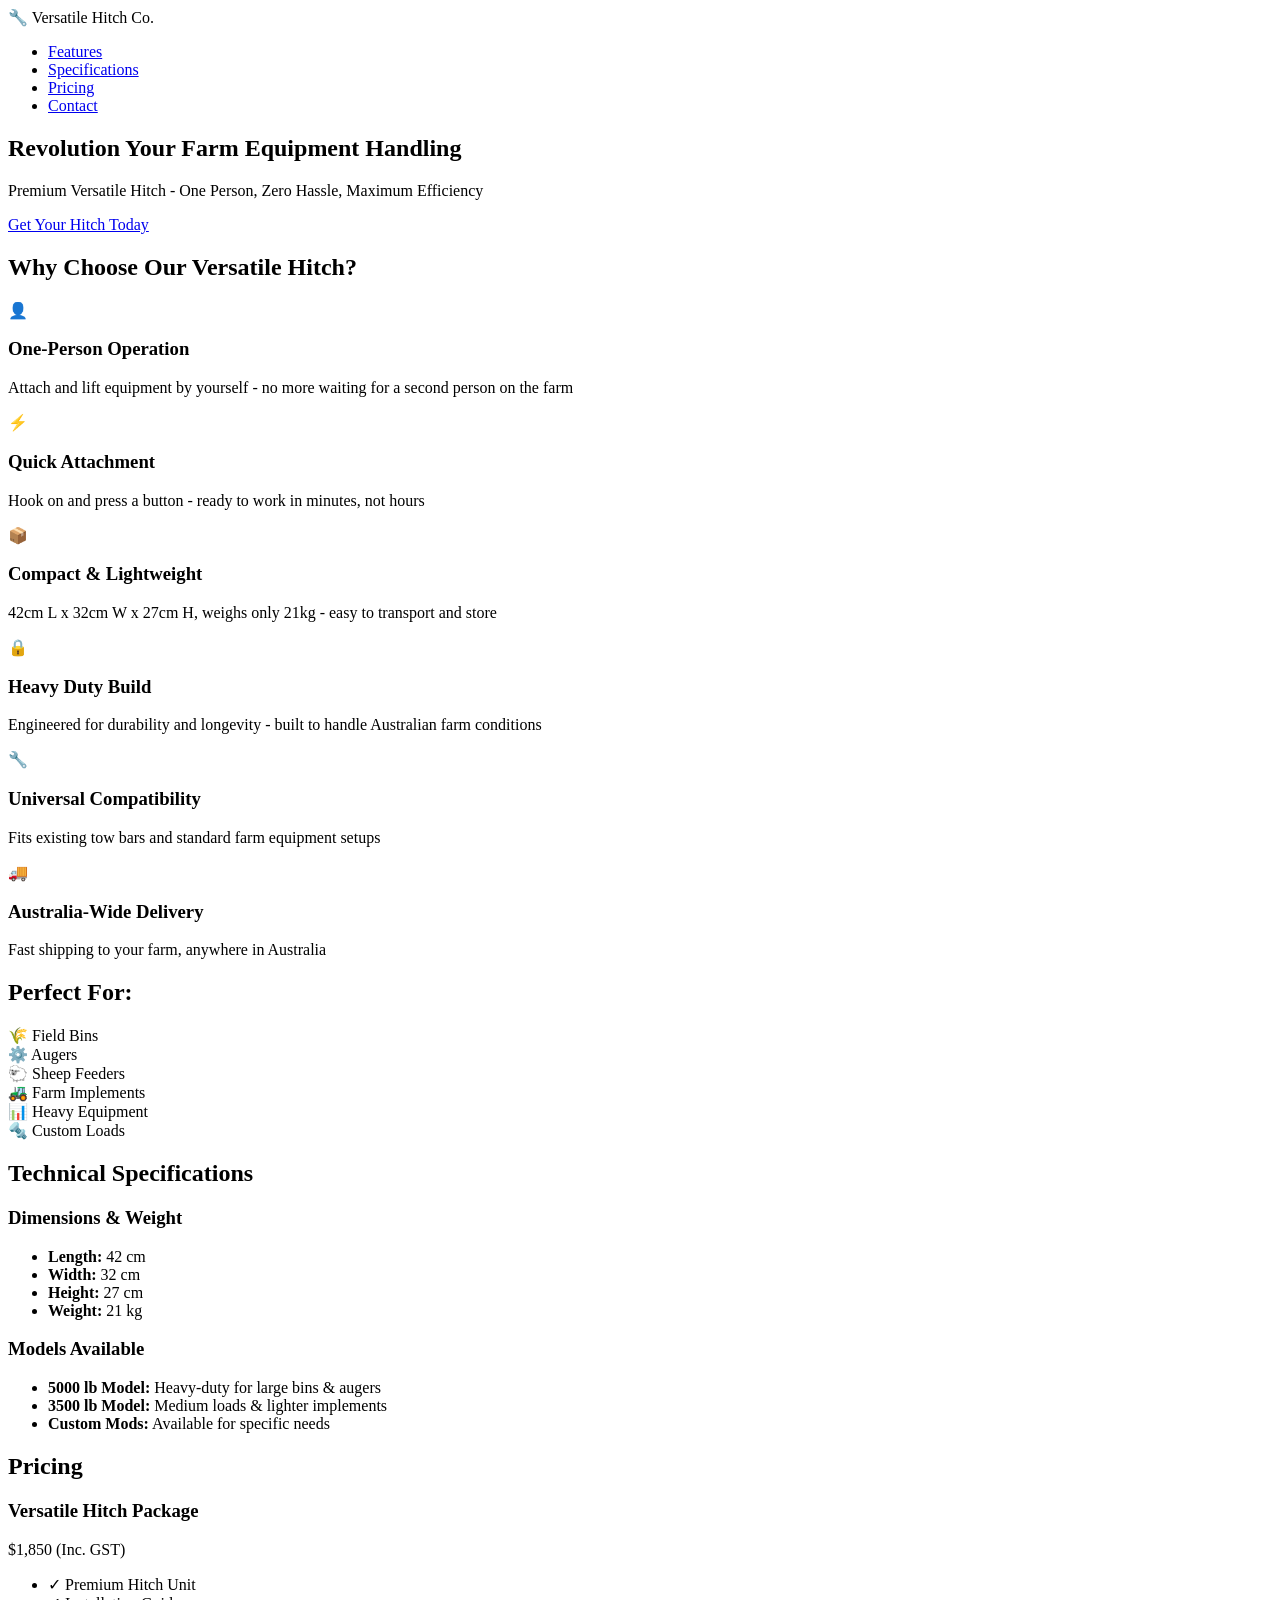
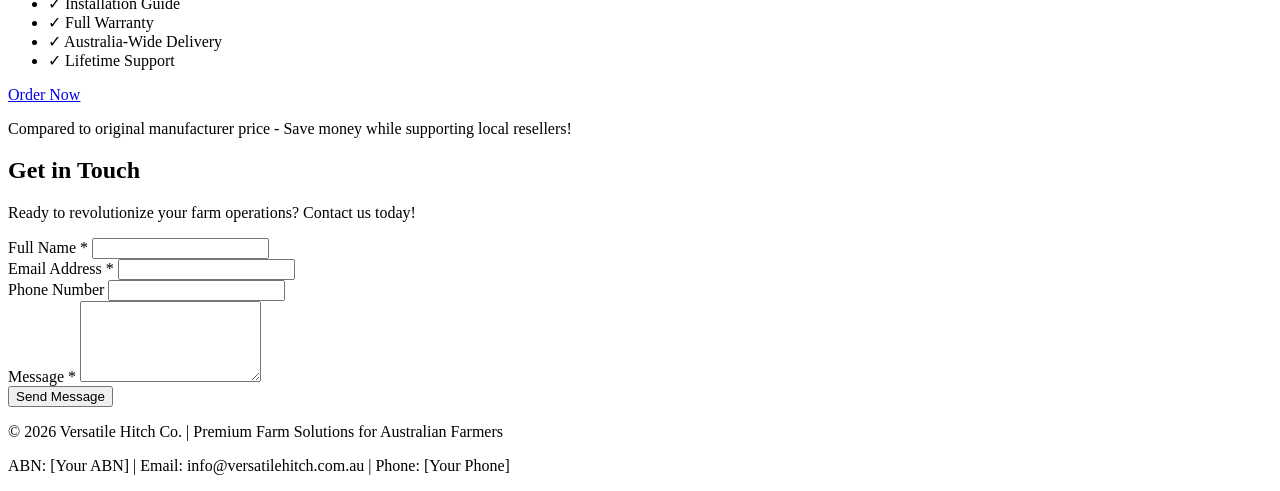
==== index.html @ 064483b0 "Add main website homepage" ====
<!DOCTYPE html>
<html lang="en">
<head>
    <meta charset="UTF-8">
    <meta name="viewport" content="width=device-width, initial-scale=1.0">
    <meta name="description" content="Premium Versatile Hitches for Australian Farmers - Easy One-Person Operation">
    <meta name="keywords" content="hitch, farm equipment, versatile hitch, easy hitch, Australia">
    <title>Versatile Hitch Solutions | Premium Farm Equipment</title>
    <link rel="stylesheet" href="styles.css">
</head>
<body>
    <!-- Navigation -->
    <nav class="navbar">
        <div class="container">
            <div class="logo">🔧 Versatile Hitch Co.</div>
            <ul class="nav-links">
                <li><a href="#features">Features</a></li>
                <li><a href="#specs">Specifications</a></li>
                <li><a href="#pricing">Pricing</a></li>
                <li><a href="#contact">Contact</a></li>
            </ul>
        </div>
    </nav>

    <!-- Hero Section -->
    <section class="hero">
        <div class="hero-content">
            <h1>Revolution Your Farm Equipment Handling</h1>
            <p>Premium Versatile Hitch - One Person, Zero Hassle, Maximum Efficiency</p>
            <a href="#contact" class="cta-button">Get Your Hitch Today</a>
        </div>
    </section>

    <!-- Features Section -->
    <section id="features" class="features">
        <div class="container">
            <h2>Why Choose Our Versatile Hitch?</h2>
            <div class="features-grid">
                <div class="feature-card">
                    <div class="feature-icon">👤</div>
                    <h3>One-Person Operation</h3>
                    <p>Attach and lift equipment by yourself - no more waiting for a second person on the farm</p>
                </div>
                <div class="feature-card">
                    <div class="feature-icon">⚡</div>
                    <h3>Quick Attachment</h3>
                    <p>Hook on and press a button - ready to work in minutes, not hours</p>
                </div>
                <div class="feature-card">
                    <div class="feature-icon">📦</div>
                    <h3>Compact & Lightweight</h3>
                    <p>42cm L x 32cm W x 27cm H, weighs only 21kg - easy to transport and store</p>
                </div>
                <div class="feature-card">
                    <div class="feature-icon">🔒</div>
                    <h3>Heavy Duty Build</h3>
                    <p>Engineered for durability and longevity - built to handle Australian farm conditions</p>
                </div>
                <div class="feature-card">
                    <div class="feature-icon">🔧</div>
                    <h3>Universal Compatibility</h3>
                    <p>Fits existing tow bars and standard farm equipment setups</p>
                </div>
                <div class="feature-card">
                    <div class="feature-icon">🚚</div>
                    <h3>Australia-Wide Delivery</h3>
                    <p>Fast shipping to your farm, anywhere in Australia</p>
                </div>
            </div>
        </div>
    </section>

    <!-- Applications Section -->
    <section class="applications">
        <div class="container">
            <h2>Perfect For:</h2>
            <div class="apps-grid">
                <div class="app-item">🌾 Field Bins</div>
                <div class="app-item">⚙️ Augers</div>
                <div class="app-item">🐑 Sheep Feeders</div>
                <div class="app-item">🚜 Farm Implements</div>
                <div class="app-item">📊 Heavy Equipment</div>
                <div class="app-item">🔩 Custom Loads</div>
            </div>
        </div>
    </section>

    <!-- Specifications Section -->
    <section id="specs" class="specifications">
        <div class="container">
            <h2>Technical Specifications</h2>
            <div class="specs-content">
                <div class="specs-column">
                    <h3>Dimensions & Weight</h3>
                    <ul>
                        <li><strong>Length:</strong> 42 cm</li>
                        <li><strong>Width:</strong> 32 cm</li>
                        <li><strong>Height:</strong> 27 cm</li>
                        <li><strong>Weight:</strong> 21 kg</li>
                    </ul>
                </div>
                <div class="specs-column">
                    <h3>Models Available</h3>
                    <ul>
                        <li><strong>5000 lb Model:</strong> Heavy-duty for large bins & augers</li>
                        <li><strong>3500 lb Model:</strong> Medium loads & lighter implements</li>
                        <li><strong>Custom Mods:</strong> Available for specific needs</li>
                    </ul>
                </div>
            </div>
        </div>
    </section>

    <!-- Pricing Section -->
    <section id="pricing" class="pricing">
        <div class="container">
            <h2>Pricing</h2>
            <div class="pricing-card">
                <h3>Versatile Hitch Package</h3>
                <div class="price-display">
                    <span class="price">$1,850</span>
                    <span class="inc-gst">(Inc. GST)</span>
                </div>
                <ul class="price-features">
                    <li>✓ Premium Hitch Unit</li>
                    <li>✓ Installation Guide</li>
                    <li>✓ Full Warranty</li>
                    <li>✓ Australia-Wide Delivery</li>
                    <li>✓ Lifetime Support</li>
                </ul>
                <a href="#contact" class="order-button">Order Now</a>
                <p class="savings">Compared to original manufacturer price - Save money while supporting local resellers!</p>
            </div>
        </div>
    </section>

    <!-- Contact Section -->
    <section id="contact" class="contact">
        <div class="container">
            <h2>Get in Touch</h2>
            <p>Ready to revolutionize your farm operations? Contact us today!</p>
            <form class="contact-form" id="contactForm">
                <div class="form-group">
                    <label for="name">Full Name *</label>
                    <input type="text" id="name" name="name" required>
                </div>
                <div class="form-group">
                    <label for="email">Email Address *</label>
                    <input type="email" id="email" name="email" required>
                </div>
                <div class="form-group">
                    <label for="phone">Phone Number</label>
                    <input type="tel" id="phone" name="phone">
                </div>
                <div class="form-group">
                    <label for="message">Message *</label>
                    <textarea id="message" name="message" rows="5" required></textarea>
                </div>
                <button type="submit" class="submit-button">Send Message</button>
            </form>
        </div>
    </section>

    <!-- Footer -->
    <footer class="footer">
        <div class="container">
            <p>&copy; 2026 Versatile Hitch Co. | Premium Farm Solutions for Australian Farmers</p>
            <p>ABN: [Your ABN] | Email: info@versatilehitch.com.au | Phone: [Your Phone]</p>
        </div>
    </footer>

    <script src="script.js"></script>
</body>
</html>
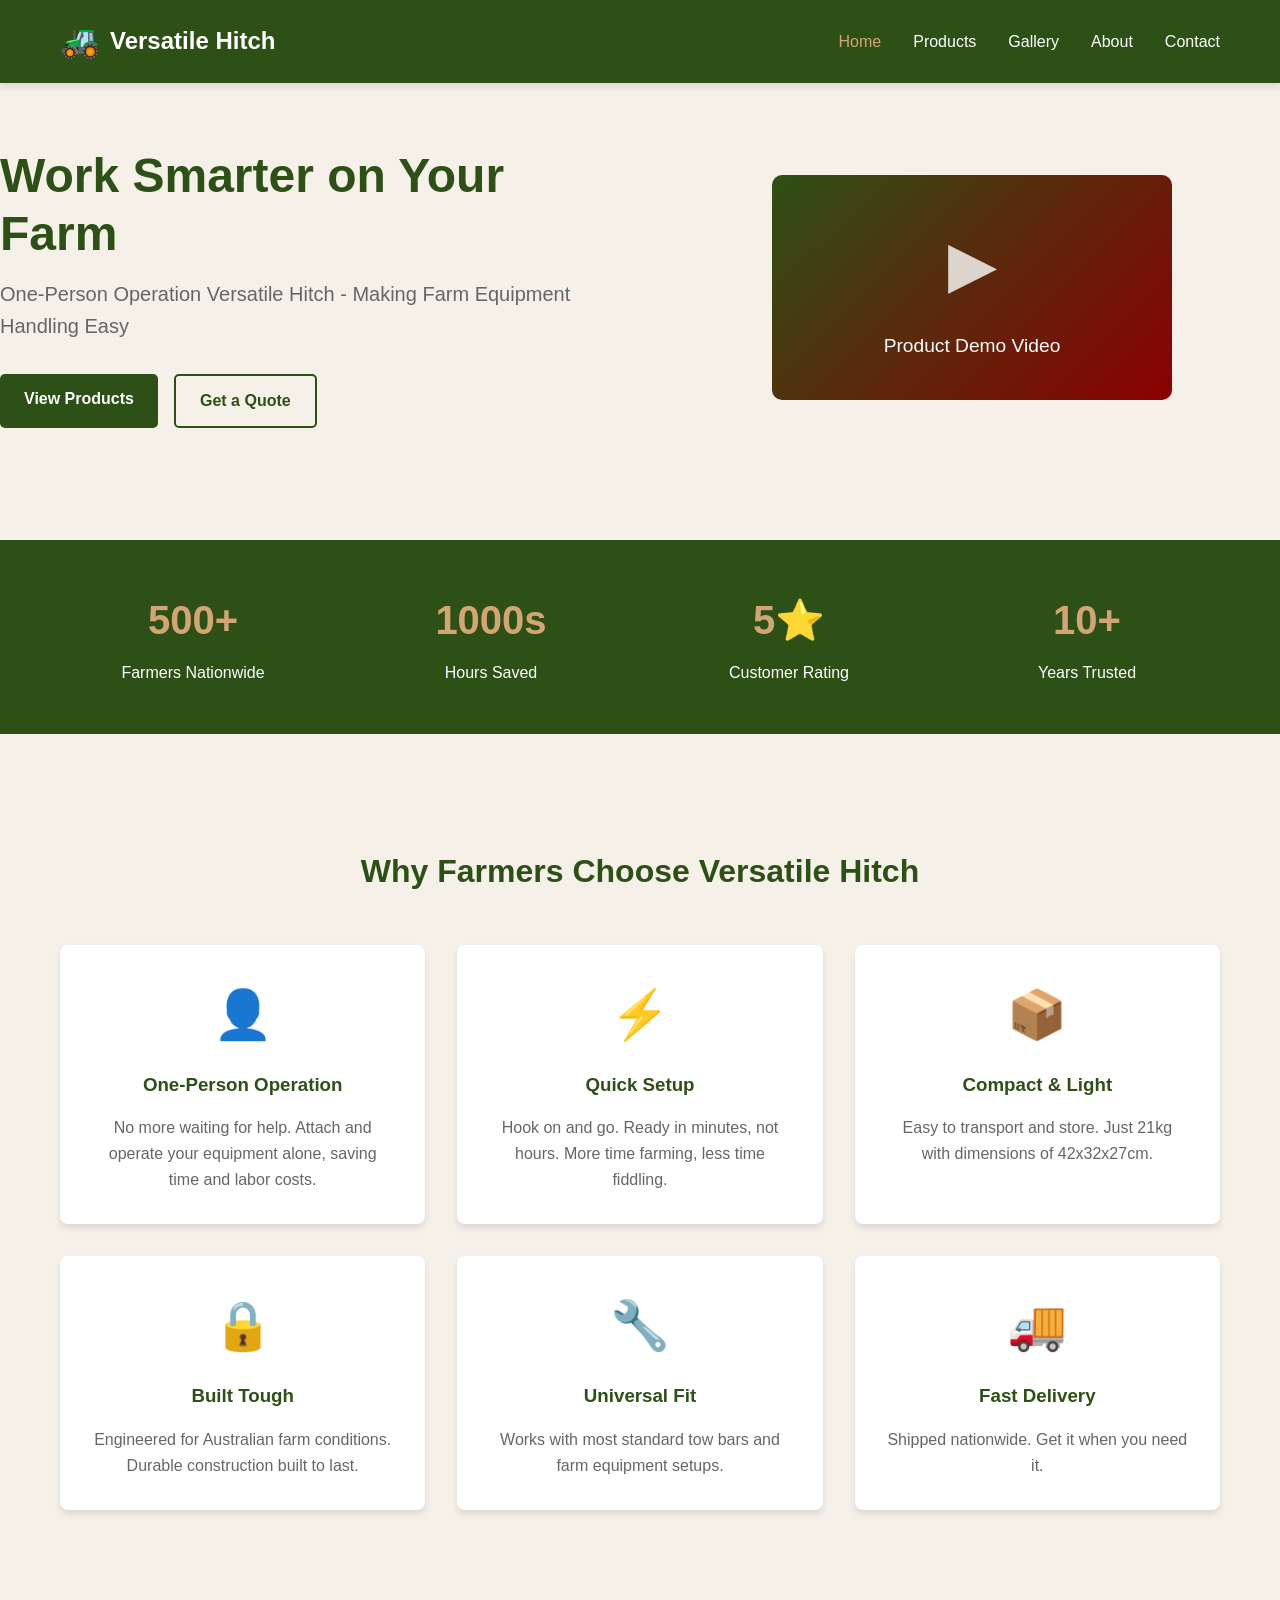
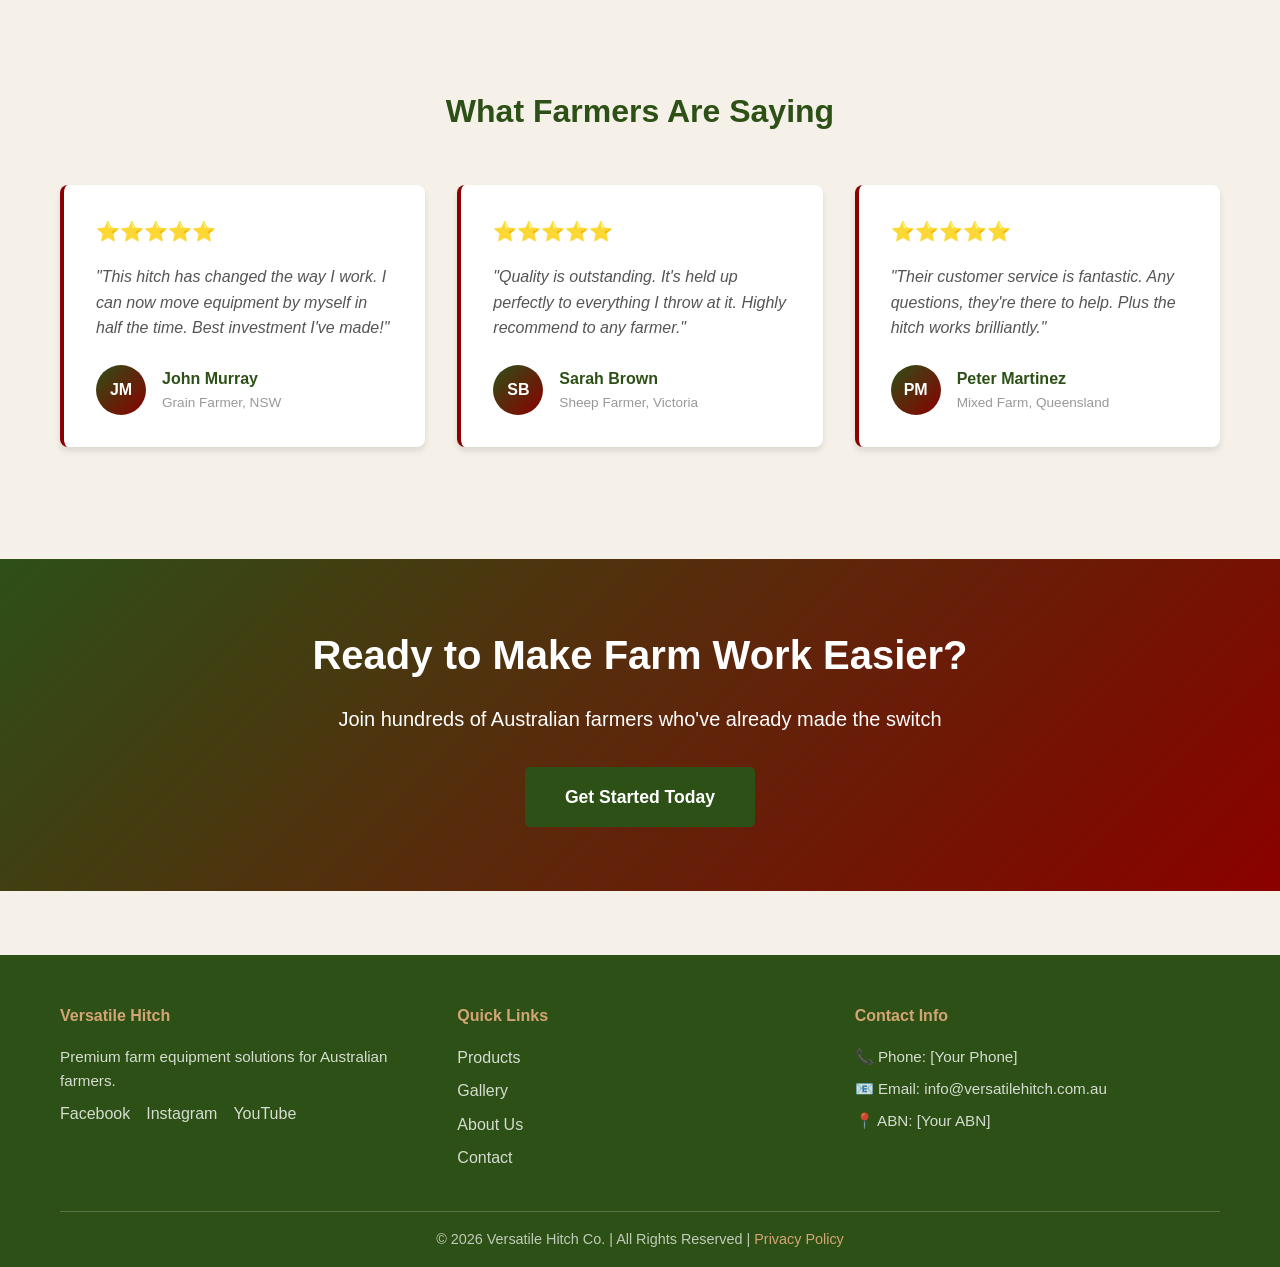
==== commit 6279c85e: "Create comprehensive multi-page farmer-friendly website with placeholders" ====
--- a/index.html
+++ b/index.html
@@ -3,8 +3,8 @@
 <head>
     <meta charset="UTF-8">
     <meta name="viewport" content="width=device-width, initial-scale=1.0">
-    <meta name="description" content="Premium Versatile Hitches for Australian Farmers - Easy One-Person Operation">
-    <meta name="keywords" content="hitch, farm equipment, versatile hitch, easy hitch, Australia">
+    <meta name="description" content="Versatile Hitch Solutions - Premium Farm Equipment for Australian Farmers">
+    <meta name="keywords" content="hitch, farm equipment, versatile hitch, easy hitch, Australia, farming">
     <title>Versatile Hitch Solutions | Premium Farm Equipment</title>
     <link rel="stylesheet" href="styles.css">
 </head>
@@ -12,163 +12,190 @@
     <!-- Navigation -->
     <nav class="navbar">
         <div class="container">
-            <div class="logo">🔧 Versatile Hitch Co.</div>
+            <div class="logo">
+                <span class="logo-icon">🚜</span>
+                <span class="logo-text">Versatile Hitch</span>
+            </div>
             <ul class="nav-links">
-                <li><a href="#features">Features</a></li>
-                <li><a href="#specs">Specifications</a></li>
-                <li><a href="#pricing">Pricing</a></li>
-                <li><a href="#contact">Contact</a></li>
+                <li><a href="index.html" class="active">Home</a></li>
+                <li><a href="products.html">Products</a></li>
+                <li><a href="gallery.html">Gallery</a></li>
+                <li><a href="about.html">About</a></li>
+                <li><a href="contact.html">Contact</a></li>
             </ul>
+            <div class="hamburger">
+                <span></span>
+                <span></span>
+                <span></span>
+            </div>
         </div>
     </nav>
 
     <!-- Hero Section -->
     <section class="hero">
         <div class="hero-content">
-            <h1>Revolution Your Farm Equipment Handling</h1>
-            <p>Premium Versatile Hitch - One Person, Zero Hassle, Maximum Efficiency</p>
-            <a href="#contact" class="cta-button">Get Your Hitch Today</a>
-        </div>
-    </section>
-
-    <!-- Features Section -->
-    <section id="features" class="features">
-        <div class="container">
-            <h2>Why Choose Our Versatile Hitch?</h2>
+            <h1>Work Smarter on Your Farm</h1>
+            <p>One-Person Operation Versatile Hitch - Making Farm Equipment Handling Easy</p>
+            <div class="hero-buttons">
+                <a href="products.html" class="btn btn-primary">View Products</a>
+                <a href="contact.html" class="btn btn-secondary">Get a Quote</a>
+            </div>
+        </div>
+        <div class="hero-video">
+            <div class="video-placeholder">
+                <div class="play-button">▶</div>
+                <p>Product Demo Video</p>
+            </div>
+        </div>
+    </section>
+
+    <!-- Quick Stats -->
+    <section class="stats">
+        <div class="container">
+            <div class="stat-card">
+                <h3>500+</h3>
+                <p>Farmers Nationwide</p>
+            </div>
+            <div class="stat-card">
+                <h3>1000s</h3>
+                <p>Hours Saved</p>
+            </div>
+            <div class="stat-card">
+                <h3>5⭐</h3>
+                <p>Customer Rating</p>
+            </div>
+            <div class="stat-card">
+                <h3>10+</h3>
+                <p>Years Trusted</p>
+            </div>
+        </div>
+    </section>
+
+    <!-- Features Overview -->
+    <section class="features-overview">
+        <div class="container">
+            <h2>Why Farmers Choose Versatile Hitch</h2>
             <div class="features-grid">
                 <div class="feature-card">
                     <div class="feature-icon">👤</div>
                     <h3>One-Person Operation</h3>
-                    <p>Attach and lift equipment by yourself - no more waiting for a second person on the farm</p>
+                    <p>No more waiting for help. Attach and operate your equipment alone, saving time and labor costs.</p>
                 </div>
                 <div class="feature-card">
                     <div class="feature-icon">⚡</div>
-                    <h3>Quick Attachment</h3>
-                    <p>Hook on and press a button - ready to work in minutes, not hours</p>
+                    <h3>Quick Setup</h3>
+                    <p>Hook on and go. Ready in minutes, not hours. More time farming, less time fiddling.</p>
                 </div>
                 <div class="feature-card">
                     <div class="feature-icon">📦</div>
-                    <h3>Compact & Lightweight</h3>
-                    <p>42cm L x 32cm W x 27cm H, weighs only 21kg - easy to transport and store</p>
+                    <h3>Compact & Light</h3>
+                    <p>Easy to transport and store. Just 21kg with dimensions of 42x32x27cm.</p>
                 </div>
                 <div class="feature-card">
                     <div class="feature-icon">🔒</div>
-                    <h3>Heavy Duty Build</h3>
-                    <p>Engineered for durability and longevity - built to handle Australian farm conditions</p>
+                    <h3>Built Tough</h3>
+                    <p>Engineered for Australian farm conditions. Durable construction built to last.</p>
                 </div>
                 <div class="feature-card">
                     <div class="feature-icon">🔧</div>
-                    <h3>Universal Compatibility</h3>
-                    <p>Fits existing tow bars and standard farm equipment setups</p>
+                    <h3>Universal Fit</h3>
+                    <p>Works with most standard tow bars and farm equipment setups.</p>
                 </div>
                 <div class="feature-card">
                     <div class="feature-icon">🚚</div>
-                    <h3>Australia-Wide Delivery</h3>
-                    <p>Fast shipping to your farm, anywhere in Australia</p>
-                </div>
-            </div>
-        </div>
-    </section>
-
-    <!-- Applications Section -->
-    <section class="applications">
-        <div class="container">
-            <h2>Perfect For:</h2>
-            <div class="apps-grid">
-                <div class="app-item">🌾 Field Bins</div>
-                <div class="app-item">⚙️ Augers</div>
-                <div class="app-item">🐑 Sheep Feeders</div>
-                <div class="app-item">🚜 Farm Implements</div>
-                <div class="app-item">📊 Heavy Equipment</div>
-                <div class="app-item">🔩 Custom Loads</div>
-            </div>
-        </div>
-    </section>
-
-    <!-- Specifications Section -->
-    <section id="specs" class="specifications">
-        <div class="container">
-            <h2>Technical Specifications</h2>
-            <div class="specs-content">
-                <div class="specs-column">
-                    <h3>Dimensions & Weight</h3>
-                    <ul>
-                        <li><strong>Length:</strong> 42 cm</li>
-                        <li><strong>Width:</strong> 32 cm</li>
-                        <li><strong>Height:</strong> 27 cm</li>
-                        <li><strong>Weight:</strong> 21 kg</li>
-                    </ul>
-                </div>
-                <div class="specs-column">
-                    <h3>Models Available</h3>
-                    <ul>
-                        <li><strong>5000 lb Model:</strong> Heavy-duty for large bins & augers</li>
-                        <li><strong>3500 lb Model:</strong> Medium loads & lighter implements</li>
-                        <li><strong>Custom Mods:</strong> Available for specific needs</li>
-                    </ul>
-                </div>
-            </div>
-        </div>
-    </section>
-
-    <!-- Pricing Section -->
-    <section id="pricing" class="pricing">
-        <div class="container">
-            <h2>Pricing</h2>
-            <div class="pricing-card">
-                <h3>Versatile Hitch Package</h3>
-                <div class="price-display">
-                    <span class="price">$1,850</span>
-                    <span class="inc-gst">(Inc. GST)</span>
-                </div>
-                <ul class="price-features">
-                    <li>✓ Premium Hitch Unit</li>
-                    <li>✓ Installation Guide</li>
-                    <li>✓ Full Warranty</li>
-                    <li>✓ Australia-Wide Delivery</li>
-                    <li>✓ Lifetime Support</li>
-                </ul>
-                <a href="#contact" class="order-button">Order Now</a>
-                <p class="savings">Compared to original manufacturer price - Save money while supporting local resellers!</p>
-            </div>
-        </div>
-    </section>
-
-    <!-- Contact Section -->
-    <section id="contact" class="contact">
-        <div class="container">
-            <h2>Get in Touch</h2>
-            <p>Ready to revolutionize your farm operations? Contact us today!</p>
-            <form class="contact-form" id="contactForm">
-                <div class="form-group">
-                    <label for="name">Full Name *</label>
-                    <input type="text" id="name" name="name" required>
-                </div>
-                <div class="form-group">
-                    <label for="email">Email Address *</label>
-                    <input type="email" id="email" name="email" required>
-                </div>
-                <div class="form-group">
-                    <label for="phone">Phone Number</label>
-                    <input type="tel" id="phone" name="phone">
-                </div>
-                <div class="form-group">
-                    <label for="message">Message *</label>
-                    <textarea id="message" name="message" rows="5" required></textarea>
-                </div>
-                <button type="submit" class="submit-button">Send Message</button>
-            </form>
+                    <h3>Fast Delivery</h3>
+                    <p>Shipped nationwide. Get it when you need it.</p>
+                </div>
+            </div>
+        </div>
+    </section>
+
+    <!-- Testimonials -->
+    <section class="testimonials">
+        <div class="container">
+            <h2>What Farmers Are Saying</h2>
+            <div class="testimonials-grid">
+                <div class="testimonial-card">
+                    <div class="stars">⭐⭐⭐⭐⭐</div>
+                    <p>"This hitch has changed the way I work. I can now move equipment by myself in half the time. Best investment I've made!"</p>
+                    <div class="testimonial-author">
+                        <div class="author-avatar">JM</div>
+                        <div>
+                            <h4>John Murray</h4>
+                            <p>Grain Farmer, NSW</p>
+                        </div>
+                    </div>
+                </div>
+                <div class="testimonial-card">
+                    <div class="stars">⭐⭐⭐⭐⭐</div>
+                    <p>"Quality is outstanding. It's held up perfectly to everything I throw at it. Highly recommend to any farmer."</p>
+                    <div class="testimonial-author">
+                        <div class="author-avatar">SB</div>
+                        <div>
+                            <h4>Sarah Brown</h4>
+                            <p>Sheep Farmer, Victoria</p>
+                        </div>
+                    </div>
+                </div>
+                <div class="testimonial-card">
+                    <div class="stars">⭐⭐⭐⭐⭐</div>
+                    <p>"Their customer service is fantastic. Any questions, they're there to help. Plus the hitch works brilliantly."</p>
+                    <div class="testimonial-author">
+                        <div class="author-avatar">PM</div>
+                        <div>
+                            <h4>Peter Martinez</h4>
+                            <p>Mixed Farm, Queensland</p>
+                        </div>
+                    </div>
+                </div>
+            </div>
+        </div>
+    </section>
+
+    <!-- CTA Section -->
+    <section class="cta-section">
+        <div class="container">
+            <h2>Ready to Make Farm Work Easier?</h2>
+            <p>Join hundreds of Australian farmers who've already made the switch</p>
+            <a href="contact.html" class="btn btn-large">Get Started Today</a>
         </div>
     </section>
 
     <!-- Footer -->
     <footer class="footer">
         <div class="container">
-            <p>&copy; 2026 Versatile Hitch Co. | Premium Farm Solutions for Australian Farmers</p>
-            <p>ABN: [Your ABN] | Email: info@versatilehitch.com.au | Phone: [Your Phone]</p>
+            <div class="footer-content">
+                <div class="footer-section">
+                    <h4>Versatile Hitch</h4>
+                    <p>Premium farm equipment solutions for Australian farmers.</p>
+                    <div class="social-links">
+                        <a href="#">Facebook</a>
+                        <a href="#">Instagram</a>
+                        <a href="#">YouTube</a>
+                    </div>
+                </div>
+                <div class="footer-section">
+                    <h4>Quick Links</h4>
+                    <ul>
+                        <li><a href="products.html">Products</a></li>
+                        <li><a href="gallery.html">Gallery</a></li>
+                        <li><a href="about.html">About Us</a></li>
+                        <li><a href="contact.html">Contact</a></li>
+                    </ul>
+                </div>
+                <div class="footer-section">
+                    <h4>Contact Info</h4>
+                    <p>📞 Phone: [Your Phone]</p>
+                    <p>📧 Email: info@versatilehitch.com.au</p>
+                    <p>📍 ABN: [Your ABN]</p>
+                </div>
+            </div>
+            <div class="footer-bottom">
+                <p>&copy; 2026 Versatile Hitch Co. | All Rights Reserved | <a href="#">Privacy Policy</a></p>
+            </div>
         </div>
     </footer>
 
-    <script src="script.js"></script>
+    <script src="scripts.js"></script>
 </body>
-</html>
+</html>
--- a/styles.css
+++ b/styles.css
@@ -0,0 +1,1048 @@
+:root {
+    --primary-color: #2d5016;
+    --secondary-color: #8b0000;
+    --accent-color: #d4a574;
+    --light-bg: #f5f1e8;
+    --dark-text: #2c2c2c;
+    --border-color: #e0d5c7;
+    --shadow: 0 4px 6px rgba(0, 0, 0, 0.1);
+    --shadow-lg: 0 10px 25px rgba(0, 0, 0, 0.15);
+}
+
+* {
+    margin: 0;
+    padding: 0;
+    box-sizing: border-box;
+}
+
+body {
+    font-family: 'Segoe UI', Tahoma, Geneva, Verdana, sans-serif;
+    color: var(--dark-text);
+    background-color: var(--light-bg);
+    line-height: 1.6;
+}
+
+.container {
+    max-width: 1200px;
+    margin: 0 auto;
+    padding: 0 20px;
+}
+
+/* Navigation */
+.navbar {
+    background-color: var(--primary-color);
+    padding: 1rem 0;
+    position: sticky;
+    top: 0;
+    z-index: 1000;
+    box-shadow: var(--shadow);
+}
+
+.navbar .container {
+    display: flex;
+    justify-content: space-between;
+    align-items: center;
+}
+
+.logo {
+    display: flex;
+    align-items: center;
+    gap: 10px;
+    font-size: 1.5rem;
+    font-weight: bold;
+    color: var(--accent-color);
+    text-decoration: none;
+}
+
+.logo-icon {
+    font-size: 2rem;
+}
+
+.logo-text {
+    color: white;
+}
+
+.nav-links {
+    display: flex;
+    list-style: none;
+    gap: 2rem;
+}
+
+.nav-links a {
+    color: white;
+    text-decoration: none;
+    font-weight: 500;
+    transition: color 0.3s ease;
+}
+
+.nav-links a:hover,
+.nav-links a.active {
+    color: var(--accent-color);
+}
+
+.hamburger {
+    display: none;
+    flex-direction: column;
+    cursor: pointer;
+}
+
+.hamburger span {
+    width: 25px;
+    height: 3px;
+    background-color: white;
+    margin: 5px 0;
+    transition: 0.3s;
+}
+
+/* Hero Section */
+.hero {
+    display: grid;
+    grid-template-columns: 1fr 1fr;
+    align-items: center;
+    padding: 4rem 0;
+    gap: 3rem;
+}
+
+.hero-content h1 {
+    font-size: 3rem;
+    color: var(--primary-color);
+    margin-bottom: 1rem;
+    line-height: 1.2;
+}
+
+.hero-content p {
+    font-size: 1.25rem;
+    color: #666;
+    margin-bottom: 2rem;
+}
+
+.hero-buttons {
+    display: flex;
+    gap: 1rem;
+    flex-wrap: wrap;
+}
+
+.hero-video {
+    display: flex;
+    justify-content: center;
+}
+
+.video-placeholder {
+    width: 100%;
+    max-width: 400px;
+    aspect-ratio: 16 / 9;
+    background: linear-gradient(135deg, var(--primary-color), var(--secondary-color));
+    border-radius: 10px;
+    display: flex;
+    flex-direction: column;
+    align-items: center;
+    justify-content: center;
+    color: white;
+    font-size: 1.2rem;
+    cursor: pointer;
+    transition: transform 0.3s ease;
+}
+
+.video-placeholder:hover {
+    transform: scale(1.05);
+}
+
+.play-button {
+    font-size: 4rem;
+    margin-bottom: 1rem;
+    opacity: 0.8;
+}
+
+/* Image Placeholder */
+.image-placeholder {
+    width: 100%;
+    background: linear-gradient(135deg, var(--primary-color) 0%, var(--secondary-color) 100%);
+    border-radius: 8px;
+    display: flex;
+    align-items: center;
+    justify-content: center;
+    color: white;
+    font-weight: bold;
+    font-size: 1rem;
+    min-height: 200px;
+}
+
+.image-placeholder.large {
+    min-height: 300px;
+    font-size: 1.2rem;
+}
+
+/* Buttons */
+.btn {
+    display: inline-block;
+    padding: 0.75rem 1.5rem;
+    background-color: var(--primary-color);
+    color: white;
+    text-decoration: none;
+    border: none;
+    border-radius: 5px;
+    font-weight: bold;
+    cursor: pointer;
+    transition: all 0.3s ease;
+    text-align: center;
+}
+
+.btn:hover {
+    background-color: var(--secondary-color);
+    transform: translateY(-2px);
+    box-shadow: var(--shadow-lg);
+}
+
+.btn-primary {
+    background-color: var(--primary-color);
+}
+
+.btn-primary:hover {
+    background-color: var(--secondary-color);
+}
+
+.btn-secondary {
+    background-color: transparent;
+    color: var(--primary-color);
+    border: 2px solid var(--primary-color);
+}
+
+.btn-secondary:hover {
+    background-color: var(--primary-color);
+    color: white;
+}
+
+.btn-large {
+    padding: 1rem 2.5rem;
+    font-size: 1.1rem;
+}
+
+/* Stats Section */
+.stats {
+    background-color: var(--primary-color);
+    padding: 3rem 0;
+    margin: 3rem 0;
+}
+
+.stats .container {
+    display: grid;
+    grid-template-columns: repeat(auto-fit, minmax(200px, 1fr));
+    gap: 2rem;
+}
+
+.stat-card {
+    text-align: center;
+    color: white;
+}
+
+.stat-card h3 {
+    font-size: 2.5rem;
+    color: var(--accent-color);
+    margin-bottom: 0.5rem;
+}
+
+.stat-card p {
+    font-size: 1rem;
+}
+
+/* Features Section */
+.features-overview {
+    padding: 4rem 0;
+}
+
+.features-overview h2 {
+    text-align: center;
+    font-size: 2rem;
+    color: var(--primary-color);
+    margin-bottom: 3rem;
+}
+
+.features-grid {
+    display: grid;
+    grid-template-columns: repeat(auto-fit, minmax(300px, 1fr));
+    gap: 2rem;
+}
+
+.feature-card {
+    background: white;
+    padding: 2rem;
+    border-radius: 8px;
+    box-shadow: var(--shadow);
+    transition: all 0.3s ease;
+    text-align: center;
+}
+
+.feature-card:hover {
+    transform: translateY(-5px);
+    box-shadow: var(--shadow-lg);
+    border-top: 4px solid var(--secondary-color);
+}
+
+.feature-icon {
+    font-size: 3rem;
+    margin-bottom: 1rem;
+}
+
+.feature-card h3 {
+    color: var(--primary-color);
+    margin-bottom: 1rem;
+}
+
+.feature-card p {
+    color: #666;
+}
+
+/* Testimonials */
+.testimonials {
+    background-color: var(--light-bg);
+    padding: 4rem 0;
+    margin: 3rem 0;
+}
+
+.testimonials h2 {
+    text-align: center;
+    font-size: 2rem;
+    color: var(--primary-color);
+    margin-bottom: 3rem;
+}
+
+.testimonials-grid {
+    display: grid;
+    grid-template-columns: repeat(auto-fit, minmax(300px, 1fr));
+    gap: 2rem;
+}
+
+.testimonial-card {
+    background: white;
+    padding: 2rem;
+    border-radius: 8px;
+    box-shadow: var(--shadow);
+    border-left: 4px solid var(--secondary-color);
+}
+
+.stars {
+    color: var(--secondary-color);
+    font-size: 1.2rem;
+    margin-bottom: 1rem;
+}
+
+.testimonial-card p {
+    margin-bottom: 1.5rem;
+    font-style: italic;
+    color: #555;
+}
+
+.testimonial-author {
+    display: flex;
+    align-items: center;
+    gap: 1rem;
+}
+
+.author-avatar {
+    width: 50px;
+    height: 50px;
+    background: linear-gradient(135deg, var(--primary-color), var(--secondary-color));
+    border-radius: 50%;
+    display: flex;
+    align-items: center;
+    justify-content: center;
+    color: white;
+    font-weight: bold;
+}
+
+.testimonial-author h4 {
+    margin: 0;
+    color: var(--primary-color);
+}
+
+.testimonial-author p {
+    margin: 0;
+    font-size: 0.85rem;
+    color: #999;
+    font-style: normal;
+}
+
+/* CTA Section */
+.cta-section {
+    background: linear-gradient(135deg, var(--primary-color), var(--secondary-color));
+    padding: 4rem 0;
+    text-align: center;
+    color: white;
+}
+
+.cta-section h2 {
+    font-size: 2.5rem;
+    margin-bottom: 1rem;
+}
+
+.cta-section p {
+    font-size: 1.25rem;
+    margin-bottom: 2rem;
+}
+
+/* Page Header */
+.page-header {
+    background: linear-gradient(135deg, var(--primary-color), var(--secondary-color));
+    color: white;
+    padding: 3rem 0;
+    text-align: center;
+}
+
+.page-header h1 {
+    font-size: 2.5rem;
+    margin-bottom: 0.5rem;
+}
+
+.page-header p {
+    font-size: 1.1rem;
+    opacity: 0.9;
+}
+
+/* Products Section */
+.products-section {
+    padding: 4rem 0;
+}
+
+.products-grid {
+    display: grid;
+    grid-template-columns: repeat(auto-fit, minmax(350px, 1fr));
+    gap: 3rem;
+}
+
+.product-card {
+    background: white;
+    border-radius: 8px;
+    overflow: hidden;
+    box-shadow: var(--shadow);
+    transition: all 0.3s ease;
+    position: relative;
+}
+
+.product-card:hover {
+    transform: translateY(-5px);
+    box-shadow: var(--shadow-lg);
+}
+
+.product-card.featured {
+    border: 3px solid var(--secondary-color);
+}
+
+.ribbon {
+    position: absolute;
+    top: 20px;
+    right: -35px;
+    background-color: var(--secondary-color);
+    color: white;
+    padding: 8px 40px;
+    transform: rotate(45deg);
+    z-index: 10;
+    font-weight: bold;
+    font-size: 0.85rem;
+}
+
+.product-image {
+    height: 250px;
+    background: linear-gradient(135deg, var(--primary-color), var(--secondary-color));
+}
+
+.product-info {
+    padding: 2rem;
+}
+
+.product-info h3 {
+    color: var(--primary-color);
+    margin-bottom: 0.5rem;
+    font-size: 1.5rem;
+}
+
+.model {
+    color: var(--secondary-color);
+    font-weight: bold;
+    margin-bottom: 1rem;
+}
+
+.description {
+    color: #666;
+    margin-bottom: 1.5rem;
+}
+
+.specs,
+.features-list {
+    background: var(--light-bg);
+    padding: 1rem;
+    border-radius: 5px;
+    margin-bottom: 1rem;
+}
+
+.specs h4,
+.features-list h4 {
+    color: var(--primary-color);
+    margin-bottom: 0.5rem;
+}
+
+.specs ul,
+.features-list ul {
+    list-style: none;
+}
+
+.specs li,
+.features-list li {
+    padding: 0.25rem 0;
+    color: #555;
+}
+
+.product-footer {
+    margin-bottom: 1rem;
+}
+
+.price {
+    font-size: 1.8rem;
+    color: var(--secondary-color);
+    font-weight: bold;
+}
+
+.gst-note {
+    color: #999;
+    font-size: 0.9rem;
+    margin-left: 0.5rem;
+}
+
+/* Applications Section */
+.applications-section {
+    background-color: var(--light-bg);
+    padding: 4rem 0;
+}
+
+.applications-section h2 {
+    text-align: center;
+    color: var(--primary-color);
+    margin-bottom: 2rem;
+    font-size: 2rem;
+}
+
+.applications-grid {
+    display: grid;
+    grid-template-columns: repeat(auto-fit, minmax(180px, 1fr));
+    gap: 1.5rem;
+}
+
+.app-card {
+    background: white;
+    padding: 2rem;
+    border-radius: 8px;
+    text-align: center;
+    box-shadow: var(--shadow);
+    transition: all 0.3s ease;
+}
+
+.app-card:hover {
+    transform: scale(1.05);
+    background-color: var(--primary-color);
+    color: white;
+}
+
+.app-icon {
+    font-size: 2.5rem;
+    margin-bottom: 1rem;
+}
+
+.app-card h4 {
+    color: var(--primary-color);
+}
+
+.app-card:hover h4 {
+    color: white;
+}
+
+/* Gallery Section */
+.gallery-section {
+    padding: 4rem 0;
+}
+
+.gallery-category {
+    margin-bottom: 4rem;
+}
+
+.gallery-category h2 {
+    color: var(--primary-color);
+    margin-bottom: 2rem;
+    font-size: 1.8rem;
+}
+
+.videos-grid,
+.photos-grid {
+    display: grid;
+    grid-template-columns: repeat(auto-fit, minmax(280px, 1fr));
+    gap: 2rem;
+}
+
+.video-item,
+.photo-item {
+    border-radius: 8px;
+    overflow: hidden;
+    box-shadow: var(--shadow);
+    transition: all 0.3s ease;
+}
+
+.video-item:hover,
+.photo-item:hover {
+    transform: translateY(-5px);
+    box-shadow: var(--shadow-lg);
+}
+
+.video-item h3 {
+    padding: 1rem;
+    background-color: var(--primary-color);
+    color: white;
+    margin: 0;
+}
+
+.video-item p {
+    padding: 1rem;
+    background: white;
+    margin: 0;
+    color: #666;
+}
+
+.before-after-grid {
+    display: grid;
+    grid-template-columns: repeat(auto-fit, minmax(300px, 1fr));
+    gap: 2rem;
+    margin-top: 2rem;
+}
+
+.before-after-item h3 {
+    color: var(--primary-color);
+    margin-bottom: 1rem;
+}
+
+.before-after-item p {
+    color: #666;
+    margin-top: 1rem;
+}
+
+/* About Section */
+.about-section {
+    padding: 4rem 0;
+}
+
+.about-content {
+    display: grid;
+    grid-template-columns: 1fr 1fr;
+    gap: 3rem;
+    align-items: center;
+    margin-bottom: 4rem;
+}
+
+.about-text h2 {
+    color: var(--primary-color);
+    font-size: 2rem;
+    margin-bottom: 1.5rem;
+}
+
+.about-text p {
+    color: #666;
+    margin-bottom: 1rem;
+    line-height: 1.8;
+}
+
+.mission-values {
+    display: grid;
+    grid-template-columns: 1fr 1fr;
+    gap: 2rem;
+    margin-bottom: 4rem;
+}
+
+.value-card {
+    background: white;
+    padding: 2rem;
+    border-radius: 8px;
+    box-shadow: var(--shadow);
+    border-left: 4px solid var(--secondary-color);
+}
+
+.value-card h3 {
+    color: var(--primary-color);
+    margin-bottom: 1rem;
+}
+
+.value-card ul {
+    list-style: none;
+}
+
+.value-card li {
+    padding: 0.5rem 0;
+    color: #666;
+}
+
+.why-section h2 {
+    text-align: center;
+    color: var(--primary-color);
+    margin-bottom: 2rem;
+    font-size: 2rem;
+}
+
+.why-grid {
+    display: grid;
+    grid-template-columns: repeat(auto-fit, minmax(250px, 1fr));
+    gap: 2rem;
+    margin-bottom: 4rem;
+}
+
+.why-card {
+    background: var(--light-bg);
+    padding: 2rem;
+    border-radius: 8px;
+    text-align: center;
+    transition: all 0.3s ease;
+}
+
+.why-card:hover {
+    transform: translateY(-5px);
+    background: white;
+    box-shadow: var(--shadow-lg);
+}
+
+.why-icon {
+    font-size: 2.5rem;
+    margin-bottom: 1rem;
+}
+
+.why-card h4 {
+    color: var(--primary-color);
+    margin-bottom: 0.5rem;
+}
+
+.team-section {
+    text-align: center;
+}
+
+.team-section h2 {
+    color: var(--primary-color);
+    margin-bottom: 0.5rem;
+    font-size: 2rem;
+}
+
+.team-section > p {
+    color: #666;
+    margin-bottom: 2rem;
+}
+
+.team-grid {
+    display: grid;
+    grid-template-columns: repeat(auto-fit, minmax(250px, 1fr));
+    gap: 2rem;
+}
+
+.team-member {
+    background: white;
+    padding: 2rem;
+    border-radius: 8px;
+    box-shadow: var(--shadow);
+}
+
+.member-avatar {
+    width: 100px;
+    height: 100px;
+    background: linear-gradient(135deg, var(--primary-color), var(--secondary-color));
+    border-radius: 50%;
+    display: flex;
+    align-items: center;
+    justify-content: center;
+    color: white;
+    font-weight: bold;
+    margin: 0 auto 1rem;
+    font-size: 1.5rem;
+}
+
+.team-member h4 {
+    color: var(--primary-color);
+    margin-bottom: 0.25rem;
+}
+
+.team-member p {
+    color: #999;
+    font-size: 0.95rem;
+    margin: 0;
+}
+
+.bio {
+    margin-top: 1rem;
+    color: #666;
+    font-size: 0.9rem;
+}
+
+/* Contact Section */
+.contact-section {
+    padding: 4rem 0;
+}
+
+.contact-wrapper {
+    display: grid;
+    grid-template-columns: 1fr 1fr;
+    gap: 3rem;
+    margin-bottom: 4rem;
+}
+
+.contact-form-container h2,
+.contact-info-container h2 {
+    color: var(--primary-color);
+    margin-bottom: 2rem;
+}
+
+.contact-form {
+    background: white;
+    padding: 2rem;
+    border-radius: 8px;
+    box-shadow: var(--shadow);
+}
+
+.form-group {
+    margin-bottom: 1.5rem;
+}
+
+.form-group label {
+    display: block;
+    margin-bottom: 0.5rem;
+    color: var(--primary-color);
+    font-weight: bold;
+}
+
+.form-group input,
+.form-group select,
+.form-group textarea {
+    width: 100%;
+    padding: 0.75rem;
+    border: 1px solid var(--border-color);
+    border-radius: 5px;
+    font-family: inherit;
+    font-size: 1rem;
+}
+
+.form-group input:focus,
+.form-group select:focus,
+.form-group textarea:focus {
+    outline: none;
+    border-color: var(--secondary-color);
+    box-shadow: 0 0 5px rgba(139, 0, 0, 0.3);
+}
+
+.contact-info-container {
+    display: flex;
+    flex-direction: column;
+    gap: 2rem;
+}
+
+.contact-info-card {
+    background: white;
+    padding: 1.5rem;
+    border-radius: 8px;
+    box-shadow: var(--shadow);
+    border-left: 4px solid var(--secondary-color);
+}
+
+.contact-info-card h3 {
+    color: var(--primary-color);
+    margin-bottom: 0.5rem;
+}
+
+.contact-info-card p {
+    color: #666;
+    font-size: 0.95rem;
+    margin: 0.25rem 0;
+}
+
+.social-section {
+    background: var(--light-bg);
+    padding: 1.5rem;
+    border-radius: 8px;
+}
+
+.social-section h3 {
+    color: var(--primary-color);
+    margin-bottom: 1rem;
+}
+
+.social-buttons {
+    display: flex;
+    gap: 1rem;
+    flex-wrap: wrap;
+}
+
+.social-btn {
+    padding: 0.5rem 1rem;
+    background-color: var(--primary-color);
+    color: white;
+    text-decoration: none;
+    border-radius: 5px;
+    transition: all 0.3s ease;
+}
+
+.social-btn:hover {
+    background-color: var(--secondary-color);
+}
+
+.faq-section {
+    margin-top: 4rem;
+}
+
+.faq-section h2 {
+    color: var(--primary-color);
+    margin-bottom: 2rem;
+    text-align: center;
+    font-size: 2rem;
+}
+
+.faq-grid {
+    display: grid;
+    grid-template-columns: repeat(auto-fit, minmax(300px, 1fr));
+    gap: 2rem;
+}
+
+.faq-item {
+    background: white;
+    padding: 1.5rem;
+    border-radius: 8px;
+    box-shadow: var(--shadow);
+}
+
+.faq-item h4 {
+    color: var(--primary-color);
+    margin-bottom: 0.75rem;
+}
+
+.faq-item p {
+    color: #666;
+}
+
+/* Footer */
+.footer {
+    background-color: var(--primary-color);
+    color: white;
+    padding: 3rem 0 1rem;
+    margin-top: 4rem;
+}
+
+.footer-content {
+    display: grid;
+    grid-template-columns: repeat(auto-fit, minmax(250px, 1fr));
+    gap: 2rem;
+    margin-bottom: 2rem;
+}
+
+.footer-section h4 {
+    color: var(--accent-color);
+    margin-bottom: 1rem;
+}
+
+.footer-section p {
+    color: rgba(255, 255, 255, 0.8);
+    font-size: 0.95rem;
+    margin-bottom: 0.5rem;
+}
+
+.footer-section ul {
+    list-style: none;
+}
+
+.footer-section ul li {
+    margin-bottom: 0.5rem;
+}
+
+.footer-section a {
+    color: rgba(255, 255, 255, 0.8);
+    text-decoration: none;
+    transition: color 0.3s ease;
+}
+
+.footer-section a:hover {
+    color: var(--accent-color);
+}
+
+.social-links {
+    display: flex;
+    gap: 1rem;
+    flex-wrap: wrap;
+}
+
+.footer-bottom {
+    border-top: 1px solid rgba(255, 255, 255, 0.2);
+    padding-top: 1rem;
+    text-align: center;
+    color: rgba(255, 255, 255, 0.7);
+    font-size: 0.9rem;
+}
+
+.footer-bottom a {
+    color: var(--accent-color);
+    text-decoration: none;
+}
+
+.footer-bottom a:hover {
+    text-decoration: underline;
+}
+
+/* Responsive Design */
+@media (max-width: 768px) {
+    .nav-links {
+        display: none;
+    }
+
+    .hamburger {
+        display: flex;
+    }
+
+    .hero {
+        grid-template-columns: 1fr;
+        padding: 2rem 0;
+    }
+
+    .hero-content h1 {
+        font-size: 2rem;
+    }
+
+    .hero-buttons {
+        flex-direction: column;
+    }
+
+    .about-content,
+    .mission-values,
+    .contact-wrapper {
+        grid-template-columns: 1fr;
+    }
+
+    .features-grid,
+    .testimonials-grid,
+    .products-grid,
+    .why-grid,
+    .team-grid,
+    .faq-grid {
+        grid-template-columns: 1fr;
+    }
+
+    .page-header h1 {
+        font-size: 1.8rem;
+    }
+
+    .cta-section h2 {
+        font-size: 1.8rem;
+    }
+}
+
+@media (max-width: 480px) {
+    .hero-content h1 {
+        font-size: 1.5rem;
+    }
+
+    .hero-content p {
+        font-size: 1rem;
+    }
+
+    .stats .container {
+        grid-template-columns: 1fr 1fr;
+    }
+
+    .stat-card h3 {
+        font-size: 2rem;
+    }
+}
